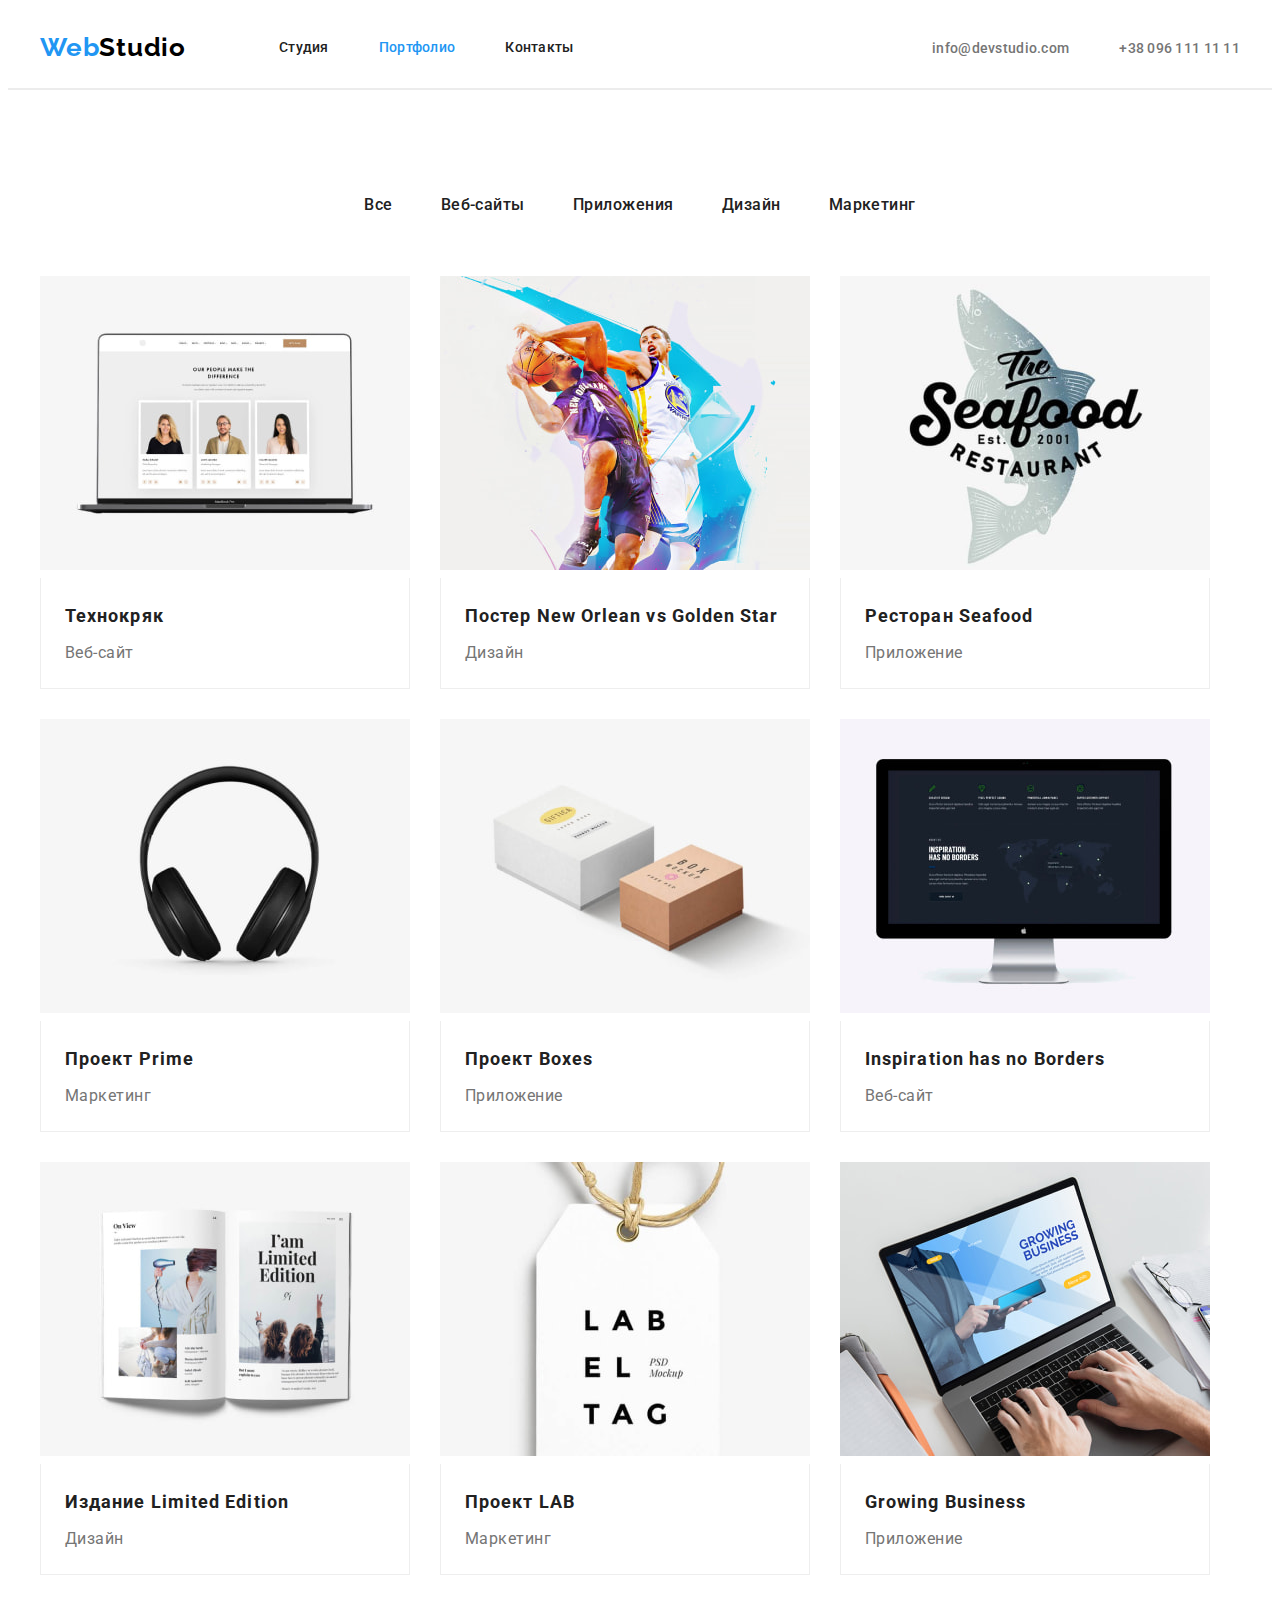
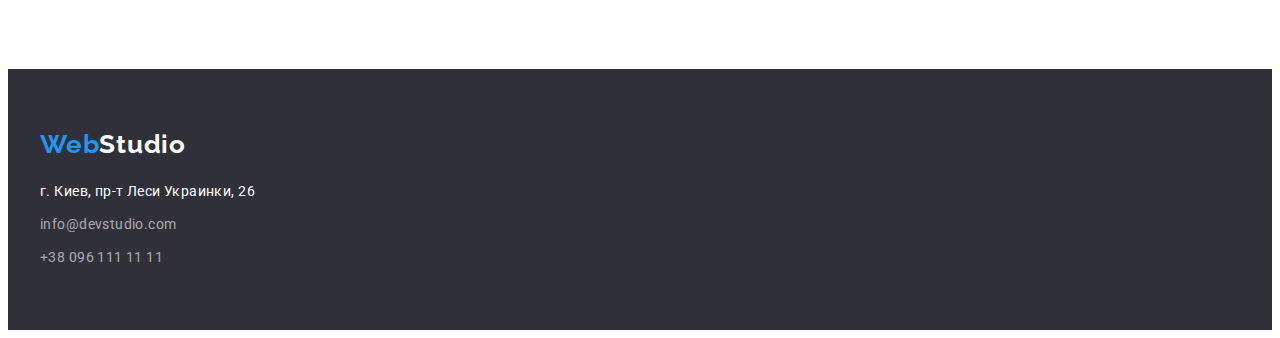
==== portfolio.html @ cd9d4236 "Initial commit" ====
<!DOCTYPE html>
<html lang="ru">

<head>
    <meta charset="UTF-8" />
    <meta http-equiv="X-UA-Compatible" content="IE=edge" />
    <meta name="viewport" content="width=device-width, initial-scale=1.0" />
    <title>portfolio</title>
    <link rel="preconnect" href="https://fonts.googleapis.com" />
    <link rel="preconnect" href="https://fonts.gstatic.com" crossorigin />
    <link
        href="https://fonts.googleapis.com/css2?family=Raleway:wght@700&family=Roboto:wght@400;500;700;900&display=swap"
        rel="stylesheet" />
    <link rel="stylesheet" href="https://cdnjs.cloudflare.com/ajax/libs/modern-normalize/1.1.0/modern-normalize.min.css"
        integrity="sha512-wpPYUAdjBVSE4KJnH1VR1HeZfpl1ub8YT/NKx4PuQ5NmX2tKuGu6U/JRp5y+Y8XG2tV+wKQpNHVUX03MfMFn9Q=="
        crossorigin="anonymous" referrerpolicy="no-referrer" />
    <link rel="stylesheet" href="./css/styles.css" />
</head>

<body>
    <!--шапка сайта-->
    <header class="header">

        <div class="container main-nav">

            <div class="nav">
                <nav class="navigation header-nav">
                    <a href="./index.html" class="header-logo" lang="en">
                        Web<span class="header-logo-part">Studio</span>
                    </a>

                    <ul class="site-nav list">
                        <li class="item"><a class="nav-link " href="./index.html">Студия</a></li>
                        <li class="item"><a class="nav-link curent" href="./portfolio.html">Портфолио</a></li>
                        <li class="item"><a class="nav-link" href="">Контакты</a></li>
                    </ul>
                </nav>
            </div>


            <div class="connect">
                <ul class="call list ">
                    <li class="item"><a class="call-link" href="mailto:info@devstudio.com">info@devstudio.com</a></li>
                    <li class="item"><a class="call-link" href="tel:+380961111111">+38 096 111 11 11</a></li>
                </ul>
            </div>
        </div>

    </header>
    <main>
        <!--кнопки-->
        <section class="button">
            <div class="container">
                <ul class="btn list">
                    <li><button class="btn-item" type="button">Все</button></li>
                    <li><button class="btn-item" type="button">Веб-сайты</button></li>
                    <li><button class="btn-item" type="button">Приложения</button></li>
                    <li><button class="btn-item" type="button">Дизайн</button></li>
                    <li><button class="btn-item" type="button">Маркетинг</button></li>
                </ul>
            </div>

            <div class="container ">

                <h1 hidden>Примеры работ</h1>

                <ul class="examples list">
                    <li class="item">
                        <a class="link" href="">
                            <img src="./images/portfolio/1.jpg" alt="Технокряк" width="370" height="294" />
                            <div class="projects">
                                <h2 class="examples-title">Технокряк</h2>
                                <p class="examples-text">Веб-сайт</p>
                            </div>
                        </a>
                    </li>
                    <li class="item">
                        <a class="link" href="">
                            <img src="./images/portfolio/2.jpg" alt="Постер New Orlean vs Golden Star" width="370"
                                height="294" />
                            <div class="projects">
                                <h2 class="examples-title">Постер New Orlean vs Golden Star</h2>
                                <p class="examples-text">Дизайн</p>
                            </div>
                        </a>
                    </li>
                    <li class="item">
                        <a class="link" href="">
                            <img src="./images/portfolio/3.jpg" alt="Ресторан Seafood" width="370" height="294" />
                            <div class="projects">
                                <h2 class="examples-title">Ресторан Seafood</h2>
                                <p class="examples-text">Приложение</p>
                            </div>
                        </a>
                    </li>
                    <li class="item">
                        <a class="link" href="">
                            <img src="./images/portfolio/4.jpg" alt="Проект Prime" width="370" height="294" />
                            <div class="projects">
                                <h2 class="examples-title">Проект Prime</h2>
                                <p class="examples-text">Маркетинг</p>
                            </div>
                        </a>
                    </li>
                    <li class="item">
                        <a class="link" href="">
                            <img src="./images/portfolio/5.jpg" alt="Проект Boxes" width="370" height="294" />
                            <div class="projects">
                                <h2 class="examples-title">Проект Boxes</h2>
                                <p class="examples-text">Приложение</p>
                            </div>
                        </a>
                    </li>
                    <li class="item">
                        <a class="link" href="">
                            <img src="./images/portfolio/6.jpg" alt="Inspiration has no Borders" width="370"
                                height="294" />
                            <div class="projects">
                                <h2 class="examples-title">Inspiration has no Borders</h2>
                                <p class="examples-text">Веб-сайт</p>
                            </div>
                        </a>
                    </li>
                    <li class="item">
                        <a class="link" href="">
                            <img src="./images/portfolio/7.jpg" alt="Издание Limited Edition" width="370"
                                height="294" />
                            <div class="projects">
                                <h2 class="examples-title">Издание Limited Edition</h2>
                                <p class="examples-text">Дизайн</p>
                            </div>
                        </a>
                    </li>
                    <li class="item">
                        <a class="link" href="">
                            <img src="./images/portfolio/8.jpg" alt="Проект LAB" width="370" height="294" />
                            <div class="projects">
                                <h2 class="examples-title">Проект LAB</h2>
                                <p class="examples-text">Маркетинг</p>
                            </div>
                        </a>
                    </li>
                    <li class="item">
                        <a class="link" href="">
                            <img src="./images/portfolio/9.jpg" alt="Growing Business" width="370" height="294" />
                            <div class="projects">
                                <h2 class="examples-title">Growing Business</h2>
                                <p class="examples-text">Приложение</p>
                            </div>
                        </a>
                    </li>
                </ul>
            </div>




        </section>
    </main>
    <!--подвал-->
    <footer class="footer">
        <div class="container"><a href="./index.html" class="footer-logo" lang="en">
                Web<span class="footer-logo-part">Studio</span></a>

            <address class="adds">
                <p class="place">г. Киев, пр-т Леси Украинки, 26</p>
                <br />
                <a class="footer-link" href="mailto:info@devstudio.com">info@devstudio.com</a><br />
                <a class="footer-link tel" href="tel:+380961111111">+38 096 111 11 11</a>
            </address>
        </div>
    </footer>
</body>

</html>
---- css/styles.css ----
/* первичный цвет текста  #757575*/
/* вторичный цвет текста #212121 */
/* цвета лого #000000; FFFFFF; #2196F3 */
/* цвет акцента #2196F3 */
/* белый #FFFFFF */
/* цвет фона #E5E5E5 */

:root {
  /* text-color */
  --title-color: #212121;
  --text-color: #757575;
  --accent-color: #2196f3;

  /* fonts  */
  --main-font: Roboto, sans-serif;
  --secondary-font: Raleway, sans-serif;
}
/* body */

body {
  background-color: #ffffff;
  color: var(--text-color);
  font-family: var(--main-font);
  font-size: 14px;
  line-height: 1.71;
  letter-spacing: 0.03em;
}

.container {
  width: 1200px;
  margin-left: auto;
  margin-right: auto;
  margin-top: 0;
  margin-bottom: 0;
  padding-right: 15px;
  padding-left: 15px;

  /* outline: solid 2px tomato; */
}

.list {
  list-style: none;
  margin-top: 0;
  margin-bottom: 0;
  padding: 0;
}

.link {
  display: block;
  text-decoration: none;
}
.ul {
  margin: 0;
  padding: 0;
}

.img {
  display: block;
  max-width: 100%;
  height: auto;
  margin: 0;
  padding: 0;
}

/* header */

.header {
  border-bottom: 2px solid #ececec;
}

/* logo */

.header-logo {
  display: flex;

  color: var(--accent-color);
  font-family: var(--secondary-font);
  font-weight: 700;
  font-size: 26px;
  line-height: 1.2;
  letter-spacing: 0.03em;
  text-decoration: none;
}

.header-logo-part {
  color: #000000;
}

/* main-nav */

.main-nav {
  display: flex;
  align-items: center;
  justify-content: space-between;
}

/* header-nav */

.header-nav {
  display: flex;
  align-items: center;
}

/* navigation */

.navigation {
  margin-top: 0;
  margin-bottom: 0;
}

.nav {
  display: flex;
}

.site-nav {
  display: flex;
  margin-left: 93px;
}

.site-nav .item:not(:last-child) {
  margin-right: 50px;
}
.nav-link {
  display: block;
  padding-top: 32px;
  padding-bottom: 32px;

  color: var(--title-color);
  font-weight: 500;
  font-size: 14px;
  line-height: 1.14;
  letter-spacing: 0.02em;
  text-decoration: none;
}

.nav-link:hover,
.nav-link:focus {
  color: var(--accent-color);
}

.nav-link.curent {
  color: var(--accent-color);
}

/* connect */
.connect {
  display: flex;
}

/* call */
.call {
  display: flex;

  justify-content: end;
}
.call .item + .item {
  margin-left: 50px;
}

.call-link {
  display: block;
  padding-top: 32px;
  padding-bottom: 32px;
  color: var(--text-color);
  font-weight: 500;
  font-size: 14px;
  line-height: 16px;
  letter-spacing: 0.02em;
  text-decoration: none;
}

.call-link:hover,
.call-link:focus {
  color: var(--accent-color);
}

/* team */

.team {
  display: flex;
}

.group {
  padding-top: 94px;
  padding-bottom: 94px;
  background-color: #f5f4fa;
}
.guys {
  padding-top: 30px;
  padding-bottom: 30px;
}

.team-title {
  color: var(--title-color);

  font-weight: 700;
  font-size: 36px;
  line-height: 1.16;
  text-align: center;
  letter-spacing: 0.03em;

  margin-top: 0;
  margin-bottom: 50px;
}

.team .item:not(:last-child) {
  margin-right: 30px;
}

.team-items {
  color: var(--title-color);

  font-weight: 500;
  font-size: 16px;
  line-height: 1.19;
  text-align: center;
  letter-spacing: 0.03em;

  margin-top: 0;
  margin-bottom: 10px;
}

.team-text {
  color: var(--text-color);

  font-weight: 400;
  font-size: 16px;
  line-height: 1.19;
  text-align: center;
  letter-spacing: 0.03em;

  margin-top: 0;
  margin-bottom: 0;
}

/* hero */

.hero {
  margin-top: 0;
  margin-bottom: 0;
  padding-top: 200px;
  padding-bottom: 200px;

  background-color: #2f303a;
}

.hero-title {
  color: #ffffff;
  background-color: #2f303a;
  margin-top: 0;
  margin-bottom: 30px;

  font-weight: 900;
  font-size: 44px;
  line-height: 1.36;
  text-align: center;
  letter-spacing: 0.06em;
  text-transform: uppercase;
}

.hero-button {
  color: #ffffff;
  background-color: var(--accent-color);

  font-family: "Roboto";
  font-style: normal;
  font-weight: 700;
  font-size: 16px;
  line-height: 1.88;
  display: flex;
  align-items: center;
  text-align: center;
  letter-spacing: 0.06em;
  cursor: pointer;
  margin-top: 0;
  margin-bottom: 0;
  margin-left: auto;
  margin-right: auto;

  border-radius: 4px;
  border-color: transparent;
  padding: 10px 32px;
  min-width: 200px;
}

/* footer */

.footer {
  margin-top: 0;
  margin-bottom: 0;
  padding-top: 60px;
  padding-bottom: 60px;

  background: #2f303a;
}

.footer-logo {
  display: inline-block;
  color: var(--accent-color);

  font-family: var(--secondary-font);
  font-weight: 700;
  font-size: 26px;
  line-height: 1.2;
  letter-spacing: 0.03em;
  text-decoration: none;
  margin-top: 0;
  margin-bottom: 20px;
}

.footer-logo-part {
  color: #ffffff;
}

.footer-link {
  display: inline-block;
  margin-top: 0;
  margin-bottom: 9px;
  color: rgba(255, 255, 255, 0.6);
  text-decoration: none;
}
.footer-link:hover,
.footer-link:focus {
  color: var(--accent-color);
}

/* qualities */

.qualities {
  margin-top: 0;
  margin-bottom: 0;
  padding-top: 94px;
  padding-bottom: 94px;
}

/* skills */

.skills {
  display: flex;
}

.skills .item {
  width: calc((100% -90px) / 4);
  margin-right: 30px;
}

.skills .item:last-child {
  margin-right: 0;
}

/* .skills .item:not(:last-child) {
  margin-right: 30px;
} */

.skills-title {
  margin-top: 0;
  margin-bottom: 10px;
  color: var(--title-color);

  font-weight: 700;
  font-size: 14px;
  line-height: 1.14;
  letter-spacing: 0.03em;
  text-transform: uppercase;
}

.skills-text {
  margin-top: 0;
  margin-bottom: 0;

  color: var(--text-color);

  font-size: 14px;
  line-height: 1.71;
  letter-spacing: 0.03em;
}

/* button */

.button {
  padding-top: 94px;
  padding-bottom: 94px;
}
.btn {
  display: flex;
  justify-content: center;
  margin-bottom: 50px;
}

.btn-item {
  color: var(--title-color);
  background-color: #ffffff;

  font-family: "Roboto";
  font-style: normal;
  font-weight: 500;
  font-size: 16px;
  line-height: 1.62;
  text-align: center;
  letter-spacing: 0.03em;
  cursor: pointer;

  border-radius: 4px;
  border-color: transparent;
  padding: 6px 22px;
}

.btn-item:hover,
.btn-item:focus {
  color: #ffffff;
  background-color: var(--accent-color);

  border-radius: 4px;
  border-color: transparent;
  padding: 6px 22px;
}

/* portfolio */

/* exemples */

.examples {
  display: flex;
  flex-wrap: wrap;
}

.examples .item {
  width: 370px;
  margin-right: 30px;
  margin-bottom: 30px;
}

.examples .item:nth-child(3n) {
  margin-right: 0;
}

.examples .item:nth-last-child(-n + 3) {
  margin-bottom: 0;
}

.examples-title {
  color: var(--title-color);
  font-weight: 700;
  font-size: 18px;
  line-height: 2;
  letter-spacing: 0.06em;

  margin-top: 0;
  margin-bottom: 4px;
}

.examples-text {
  color: var(--text-color);

  font-size: 16px;
  line-height: 1.88;
  letter-spacing: 0.03em;

  margin-top: 0;
  margin-bottom: 0;
}

/* projects */

.projects {
  padding: 20px 24px;

  border-left: 1px solid #eeeeee;
  border-right: 1px solid #eeeeee;
  border-bottom: 1px solid #eeeeee;
}

/* work */

.working {
  margin-top: 0;
  margin-bottom: 0;
  padding-bottom: 94px;
}

.work {
  display: flex;
}

.work .item:not(:last-child) {
  margin-right: 30px;
}

.work-title {
  margin-top: 0;
  margin-bottom: 50px;

  color: var(--title-color);

  font-weight: 700;
  font-size: 36px;
  line-height: 1.16;
  text-align: center;
  letter-spacing: 0.03em;
}

/* address */

.place {
  display: inline-block;
  margin-top: 0;
  margin-bottom: 9px;
  color: #ffffff;
}

.adds {
  margin: 0;
  padding: 0;
  font-style: inherit;
}
.tel {
  margin-top: 0;
  margin-bottom: 0;
}
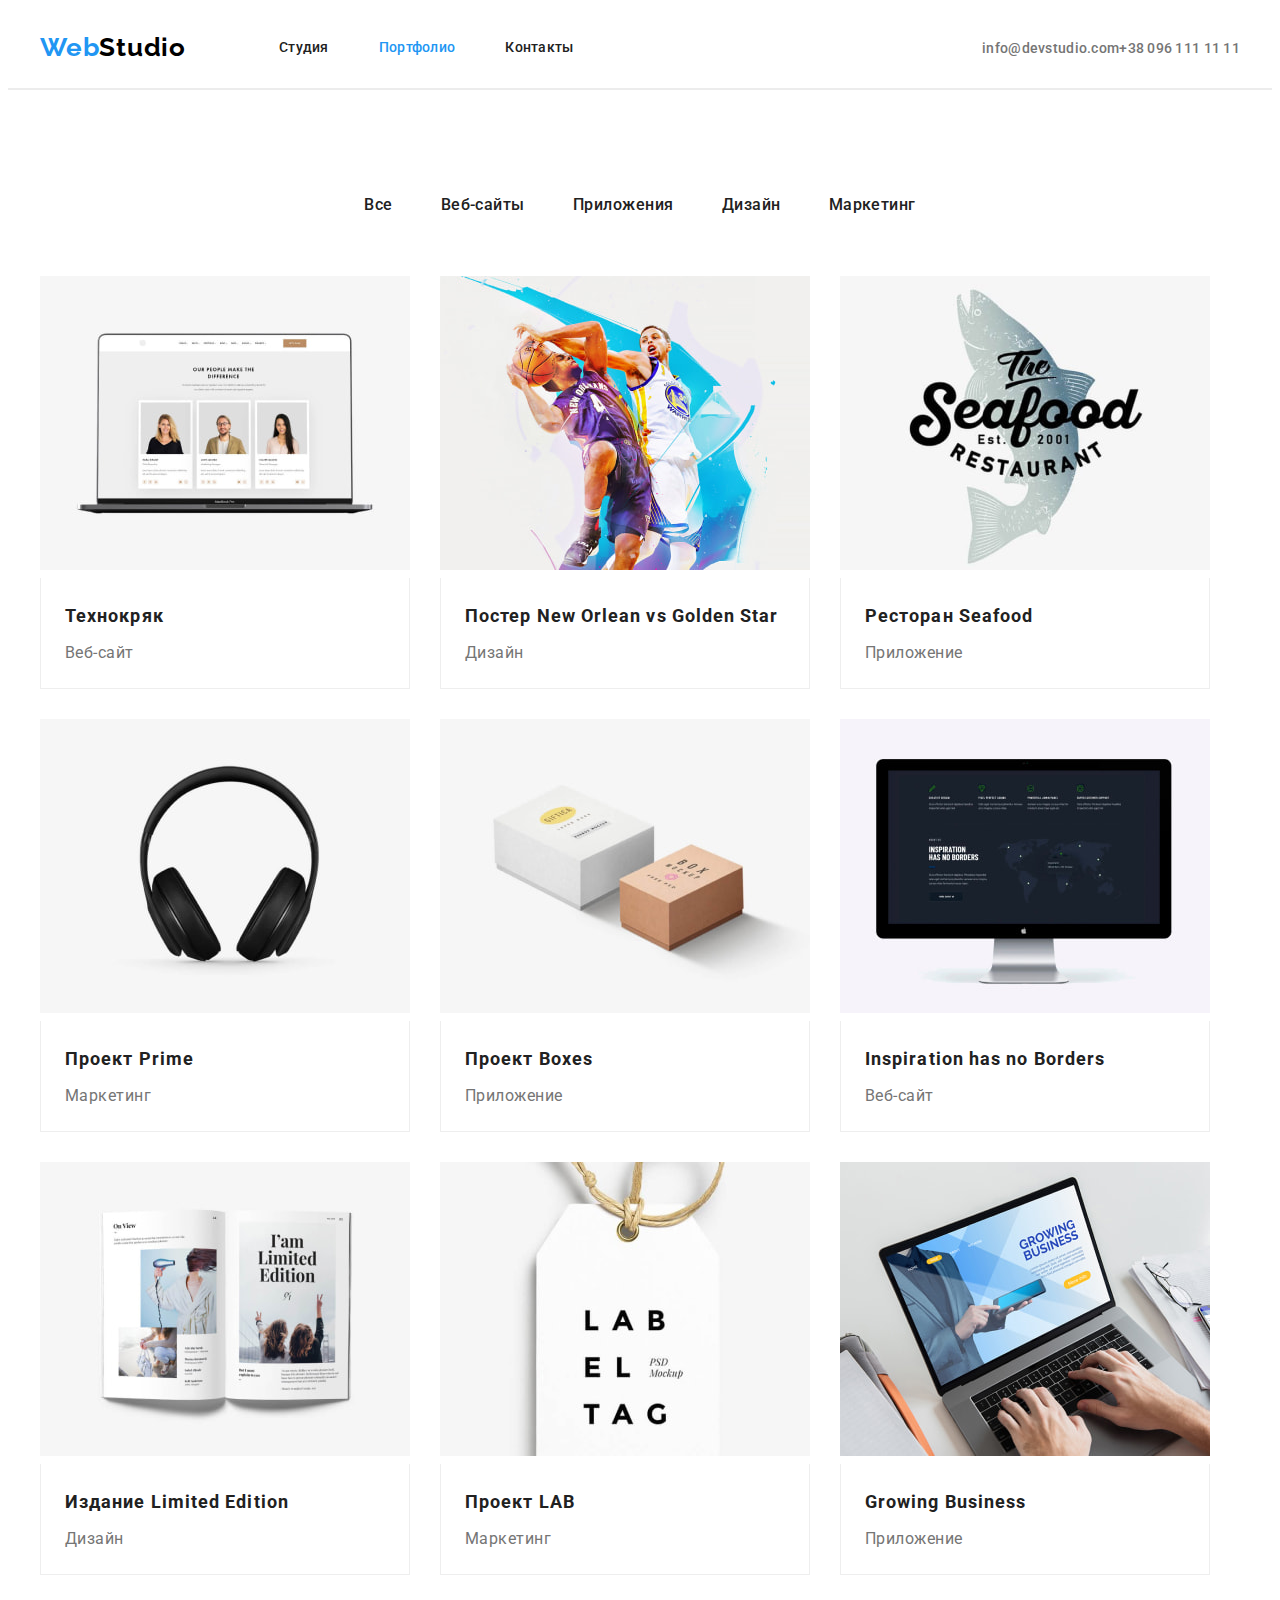
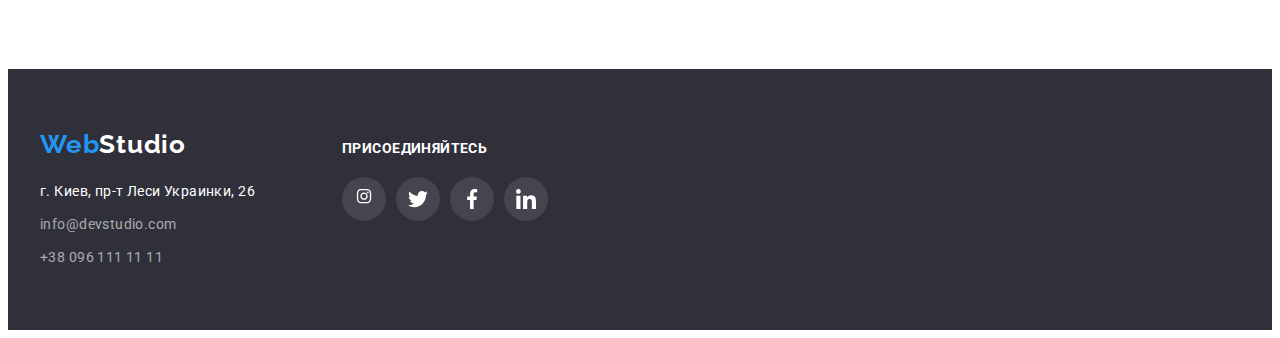
==== commit 88a10c9f: "insta..." ====
--- a/portfolio.html
+++ b/portfolio.html
@@ -159,15 +159,64 @@
     </main>
     <!--подвал-->
     <footer class="footer">
-        <div class="container"><a href="./index.html" class="footer-logo" lang="en">
-                Web<span class="footer-logo-part">Studio</span></a>
-
-            <address class="adds">
-                <p class="place">г. Киев, пр-т Леси Украинки, 26</p>
-                <br />
-                <a class="footer-link" href="mailto:info@devstudio.com">info@devstudio.com</a><br />
-                <a class="footer-link tel" href="tel:+380961111111">+38 096 111 11 11</a>
-            </address>
+        <div class="container">
+
+            <div class="bottom">
+                <div class="box">
+
+                    <a href="./index.html" class="footer-logo" lang="en">
+                        Web<span class="footer-logo-part">Studio</span></a>
+
+                    <address class="adds">
+                        <p class="place">г. Киев, пр-т Леси Украинки, 26</p>
+                        <br />
+                        <a class="footer-link" href="mailto:info@devstudio.com">info@devstudio.com</a><br />
+                        <a class="footer-link tel" href="tel:+380961111111">+38 096 111 11 11</a>
+                    </address>
+                </div>
+
+
+                <div class="join">
+                    <h3 class="join-title">присоединяйтесь</h3>
+
+                    <ul class="join-list list">
+                        <li class="join-item">
+                            <a class="join-link link" href="" target="_blank" rel="noopener noreferrer"
+                                aria-label="иконка Instagram">
+                                <svg class="join-icon" width="20" height="20">
+                                    <use href="./images/svg/sprite.svg#icon-instagram"></use>
+                                </svg>
+                            </a>
+                        </li>
+                        <li class="join-item">
+                            <a class="join-link link" href="" target="_blank" rel="noopener noreferrer"
+                                aria-label="иконка Twitter">
+                                <svg class="join-icon" width="20" height="20">
+                                    <use href="./images/svg/sprite.svg#icon-twitter"></use>
+                                </svg>
+                            </a>
+                        </li>
+                        <li class="join-item">
+                            <a class="join-link link" href="" target="_blank" rel="noopener noreferrer"
+                                aria-label="иконка Facebook">
+                                <svg class="join-icon" width="20" height="20">
+                                    <use href="./images/svg/sprite.svg#icon-facebook"></use>
+                                </svg>
+                            </a>
+                        </li>
+                        <li class="join-item">
+                            <a class="join-link link" href="" target="_blank" rel="noopener noreferrer"
+                                aria-label="иконка Linkedin">
+                                <svg class="join-icon" width="20" height="20">
+                                    <use href="./images/svg/sprite.svg#icon-linkedin"></use>
+                                </svg>
+                            </a>
+                        </li>
+
+                    </ul>
+
+                </div>
+            </div>
         </div>
     </footer>
 </body>
--- a/css/styles.css
+++ b/css/styles.css
@@ -34,8 +34,6 @@
   margin-bottom: 0;
   padding-right: 15px;
   padding-left: 15px;
-
-  /* outline: solid 2px tomato; */
 }
 
 .list {
@@ -150,10 +148,15 @@
 /* call */
 .call {
   display: flex;
-
   justify-content: end;
 }
-.call .item + .item {
+
+/* .call-item .envelope ::before {
+  display: block;
+  content: "";
+} */
+
+.call .call-item + .call-item {
   margin-left: 50px;
 }
 
@@ -246,7 +249,7 @@
 
 .hero-title {
   color: #ffffff;
-  background-color: #2f303a;
+
   margin-top: 0;
   margin-bottom: 30px;
 
@@ -283,6 +286,24 @@
   min-width: 200px;
 }
 
+.overlay {
+  max-width: 1600px;
+  height: 600px;
+  margin-left: auto;
+  margin-right: auto;
+
+  background-color: #c4c4c4;
+  background-image: linear-gradient(
+      to right,
+      rgba(47, 48, 58, 0.4),
+      rgba(47, 48, 58, 0.4)
+    ),
+    url(../images/hero/Img-hero.jpg);
+  background-repeat: no-repeat;
+  background-size: cover;
+  background-position: center;
+}
+
 /* footer */
 
 .footer {
@@ -306,6 +327,7 @@
   text-decoration: none;
   margin-top: 0;
   margin-bottom: 20px;
+  margin-right: 156px;
 }
 
 .footer-logo-part {
@@ -346,6 +368,31 @@
 
 .skills .item:last-child {
   margin-right: 0;
+}
+
+.skills .item::before {
+  display: block;
+  content: " ";
+  height: 120px;
+
+  background-color: #f5f4fa;
+  background-repeat: no-repeat;
+  background-position: center;
+
+  border-radius: 4px;
+}
+
+.icon-antenna::before {
+  background-image: url(../images/svg/antenna.svg);
+}
+.icon-clock::before {
+  background-image: url(../images/svg/clock.svg);
+}
+.icon-diagram::before {
+  background-image: url(../images/svg/diagram.svg);
+}
+.icon-astronaut::before {
+  background-image: url(../images/svg/astronaut.svg);
 }
 
 /* .skills .item:not(:last-child) {
@@ -517,3 +564,93 @@
   margin-top: 0;
   margin-bottom: 0;
 }
+
+.visually-hidden {
+  position: absolute;
+  white-space: nowrap;
+  width: 1px;
+  height: 1px;
+  overflow: hidden;
+  border: 0;
+  padding: 0;
+  clip: rect(0 0 0 0);
+  clip-path: inset(50%);
+  margin: -1px;
+}
+
+.join {
+  justify-content: center;
+}
+
+.join-title {
+  font-family: var(--main-font);
+  font-weight: 700;
+  font-size: 14px;
+  line-height: 1.14;
+  letter-spacing: 0.03em;
+  text-transform: uppercase;
+  margin-top: 0;
+  margin-bottom: 20px;
+
+  color: #ffffff;
+}
+
+.join-item:not(:last-child) {
+  margin-right: 10px;
+}
+
+.join-list {
+  display: flex;
+  justify-content: center;
+  align-items: center;
+}
+
+.join-link {
+  display: flex;
+  justify-content: center;
+  align-items: center;
+  width: 44px;
+  height: 44px;
+  background-color: rgba(255, 255, 255, 0.1);
+  border-radius: 50%;
+}
+.join-link:hover,
+.join-link:focus {
+  background-color: var(--accent-color);
+}
+
+.join-icon {
+  fill: #ffffff;
+}
+
+.bottom {
+  display: flex;
+  align-items: baseline;
+}
+
+.social {
+  display: flex;
+  justify-content: center;
+  align-items: center;
+}
+
+.social-link {
+  display: flex;
+  justify-content: center;
+  align-items: center;
+  width: 44px;
+  height: 44px;
+  background-color: #ffffff;
+  border-radius: 50%;
+}
+.social-link:hover,
+.social-link:focus {
+  background-color: var(--accent-color);
+}
+.social-icon {
+  fill: #afb1b8;
+}
+.social-link:hover .social-icon,
+.social-link:focus .social-icon {
+  fill: #ffffff;
+}
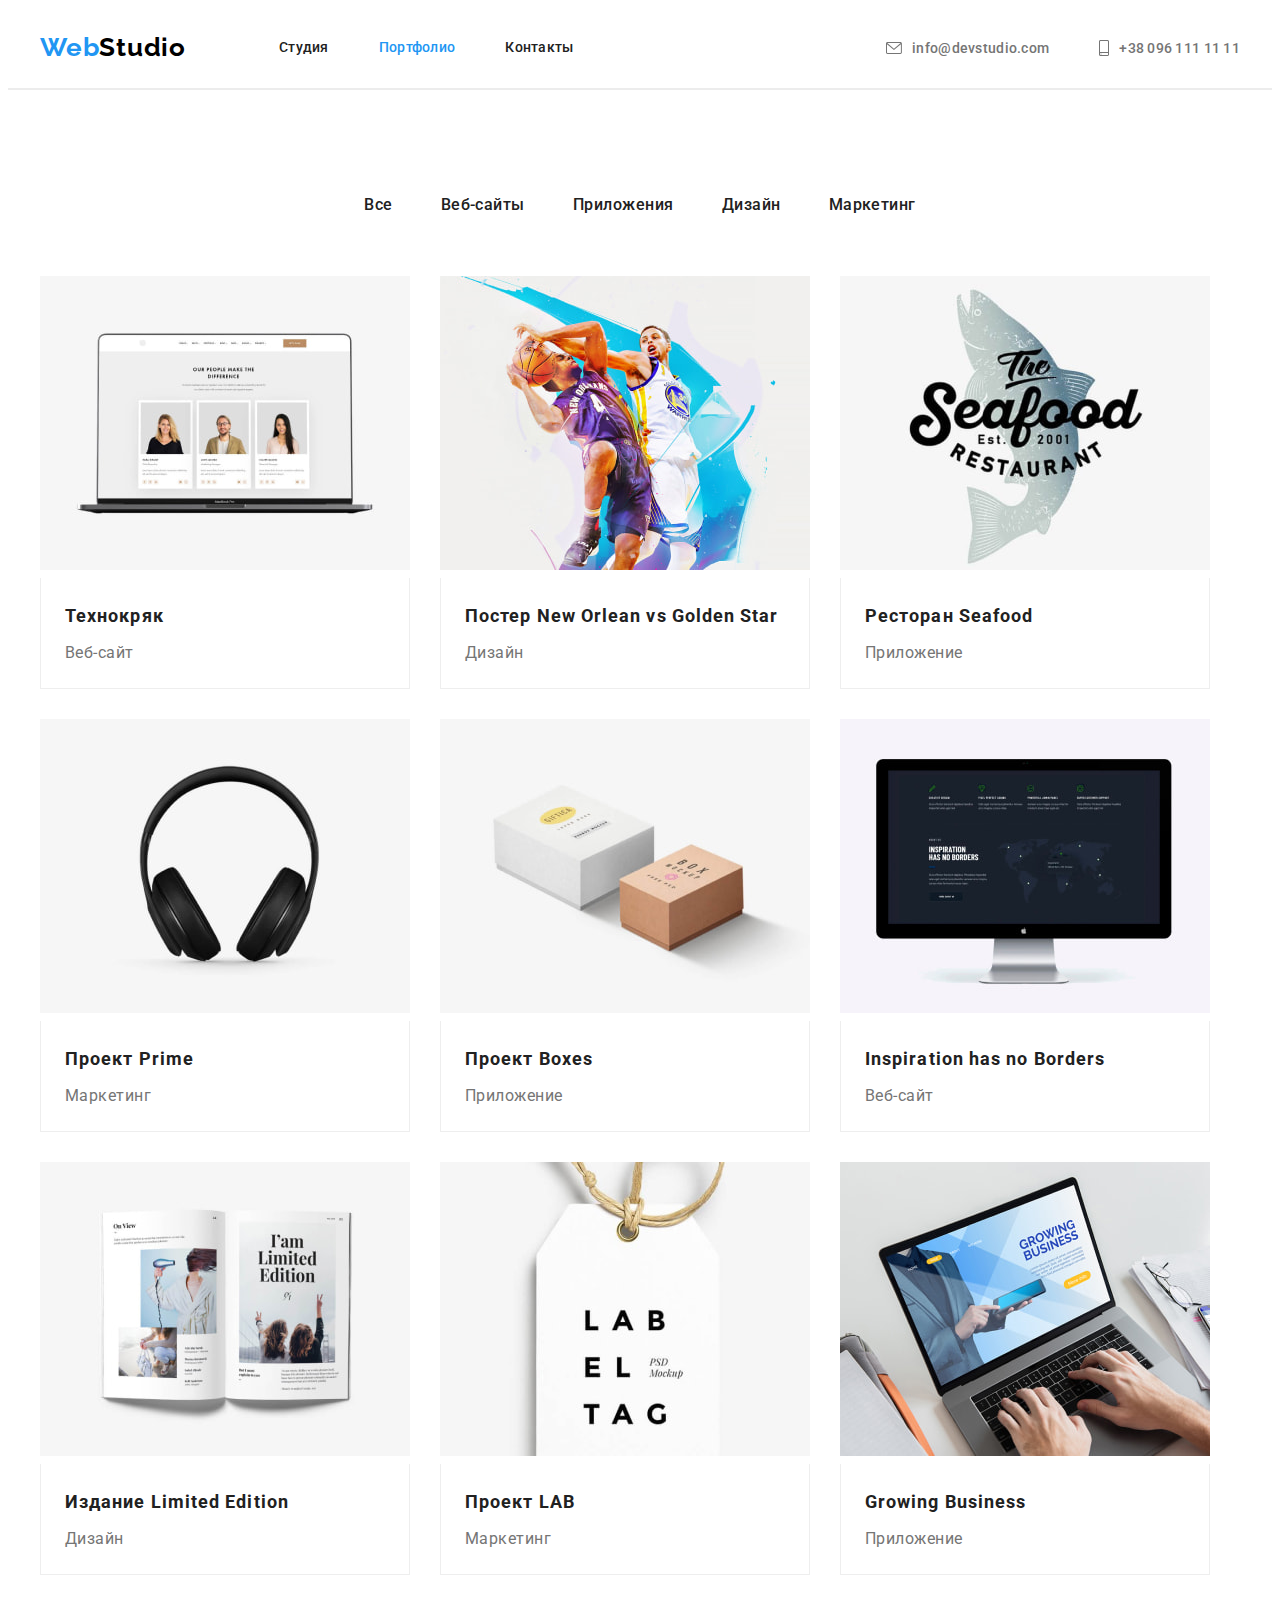
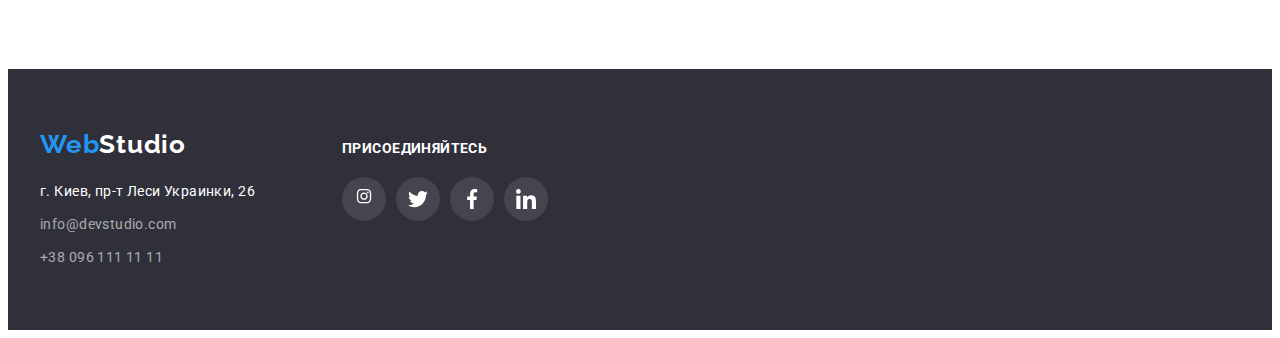
==== commit 9c9e7131: "trial-hw-four" ====
--- a/portfolio.html
+++ b/portfolio.html
@@ -40,8 +40,15 @@
 
             <div class="connect">
                 <ul class="call list ">
-                    <li class="item"><a class="call-link" href="mailto:info@devstudio.com">info@devstudio.com</a></li>
-                    <li class="item"><a class="call-link" href="tel:+380961111111">+38 096 111 11 11</a></li>
+                    <li class="call-item mail"><a class="call-link" href="mailto:info@devstudio.com">
+                            <svg class="envelope" width="16" height="12">
+                                <use href="./images/svg/sprite.svg#icon-envelope"></use>
+                            </svg>info@devstudio.com
+                        </a></li>
+                    <li class="call-item phone"><a class="call-link" href="tel:+380961111111">
+                            <svg class="smartphone" width="10" height="16">
+                                <use href="./images/svg/sprite.svg#icon-smartphone"></use>
+                            </svg>+38 096 111 11 11</a></li>
                 </ul>
             </div>
         </div>
--- a/css/styles.css
+++ b/css/styles.css
@@ -34,6 +34,8 @@
   margin-bottom: 0;
   padding-right: 15px;
   padding-left: 15px;
+
+  /* outline: 1px solid red; */
 }
 
 .list {
@@ -151,17 +153,12 @@
   justify-content: end;
 }
 
-/* .call-item .envelope ::before {
-  display: block;
-  content: "";
-} */
-
 .call .call-item + .call-item {
   margin-left: 50px;
 }
 
 .call-link {
-  display: block;
+  display: flex;
   padding-top: 32px;
   padding-bottom: 32px;
   color: var(--text-color);
@@ -170,11 +167,23 @@
   line-height: 16px;
   letter-spacing: 0.02em;
   text-decoration: none;
+
+  align-items: center;
 }
 
 .call-link:hover,
 .call-link:focus {
   color: var(--accent-color);
+}
+
+.envelope {
+  fill: currentColor;
+  margin-right: 10px;
+}
+
+.smartphone {
+  fill: currentColor;
+  margin-right: 10px;
 }
 
 /* team */
@@ -204,6 +213,12 @@
 
   margin-top: 0;
   margin-bottom: 50px;
+}
+
+.team .item {
+  box-shadow: 0px 1px 3px rgba(0, 0, 0, 0.12), 0px 1px 1px rgba(0, 0, 0, 0.14),
+    0px 2px 1px rgba(0, 0, 0, 0.2);
+  border-radius: 0px 0px 4px 4px;
 }
 
 .team .item:not(:last-child) {
@@ -395,10 +410,6 @@
   background-image: url(../images/svg/astronaut.svg);
 }
 
-/* .skills .item:not(:last-child) {
-  margin-right: 30px;
-} */
-
 .skills-title {
   margin-top: 0;
   margin-bottom: 10px;
@@ -457,9 +468,9 @@
   color: #ffffff;
   background-color: var(--accent-color);
 
+  box-shadow: 0px 3px 1px rgba(0, 0, 0, 0.1), 0px 1px 2px rgba(0, 0, 0, 0.08),
+    0px 2px 2px rgba(0, 0, 0, 0.12);
   border-radius: 4px;
-  border-color: transparent;
-  padding: 6px 22px;
 }
 
 /* portfolio */
@@ -505,6 +516,14 @@
 
   margin-top: 0;
   margin-bottom: 0;
+}
+
+.examples .link:hover,
+.examples .link:focus {
+  background: #ffffff;
+  border: 1px solid #eeeeee;
+  box-shadow: 0px 1px 1px rgba(0, 0, 0, 0.12), 0px 4px 4px rgba(0, 0, 0, 0.06),
+    1px 4px 6px rgba(0, 0, 0, 0.16);
 }
 
 /* projects */
@@ -654,3 +673,58 @@
 .social-link:focus .social-icon {
   fill: #ffffff;
 }
+
+/* clients */
+
+.regular-clients {
+  padding-top: 94px;
+  padding-bottom: 94px;
+}
+
+.client {
+  fill: #afb1b8;
+}
+
+.clients-title {
+  font-family: var(--title-color);
+
+  font-weight: 700;
+  font-size: 36px;
+  line-height: 1.16;
+  text-align: center;
+  letter-spacing: 0.03em;
+  margin-top: 0;
+  margin-bottom: 50px;
+
+  color: #212121;
+}
+
+.clients-list {
+  display: flex;
+  justify-content: center;
+  align-items: center;
+}
+
+.clients-item:not(:last-child) {
+  margin-right: 30px;
+}
+
+.clients-item {
+  display: flex;
+  justify-content: center;
+  align-items: center;
+  width: 170px;
+  height: 92px;
+  margin-top: 0;
+  margin-bottom: 0;
+  border: 1px solid #afb1b8;
+  border-radius: 4px;
+}
+
+.clients-item:hover {
+  border-color: var(--accent-color);
+}
+
+.clients-item:hover .client {
+  fill: var(--accent-color);
+}
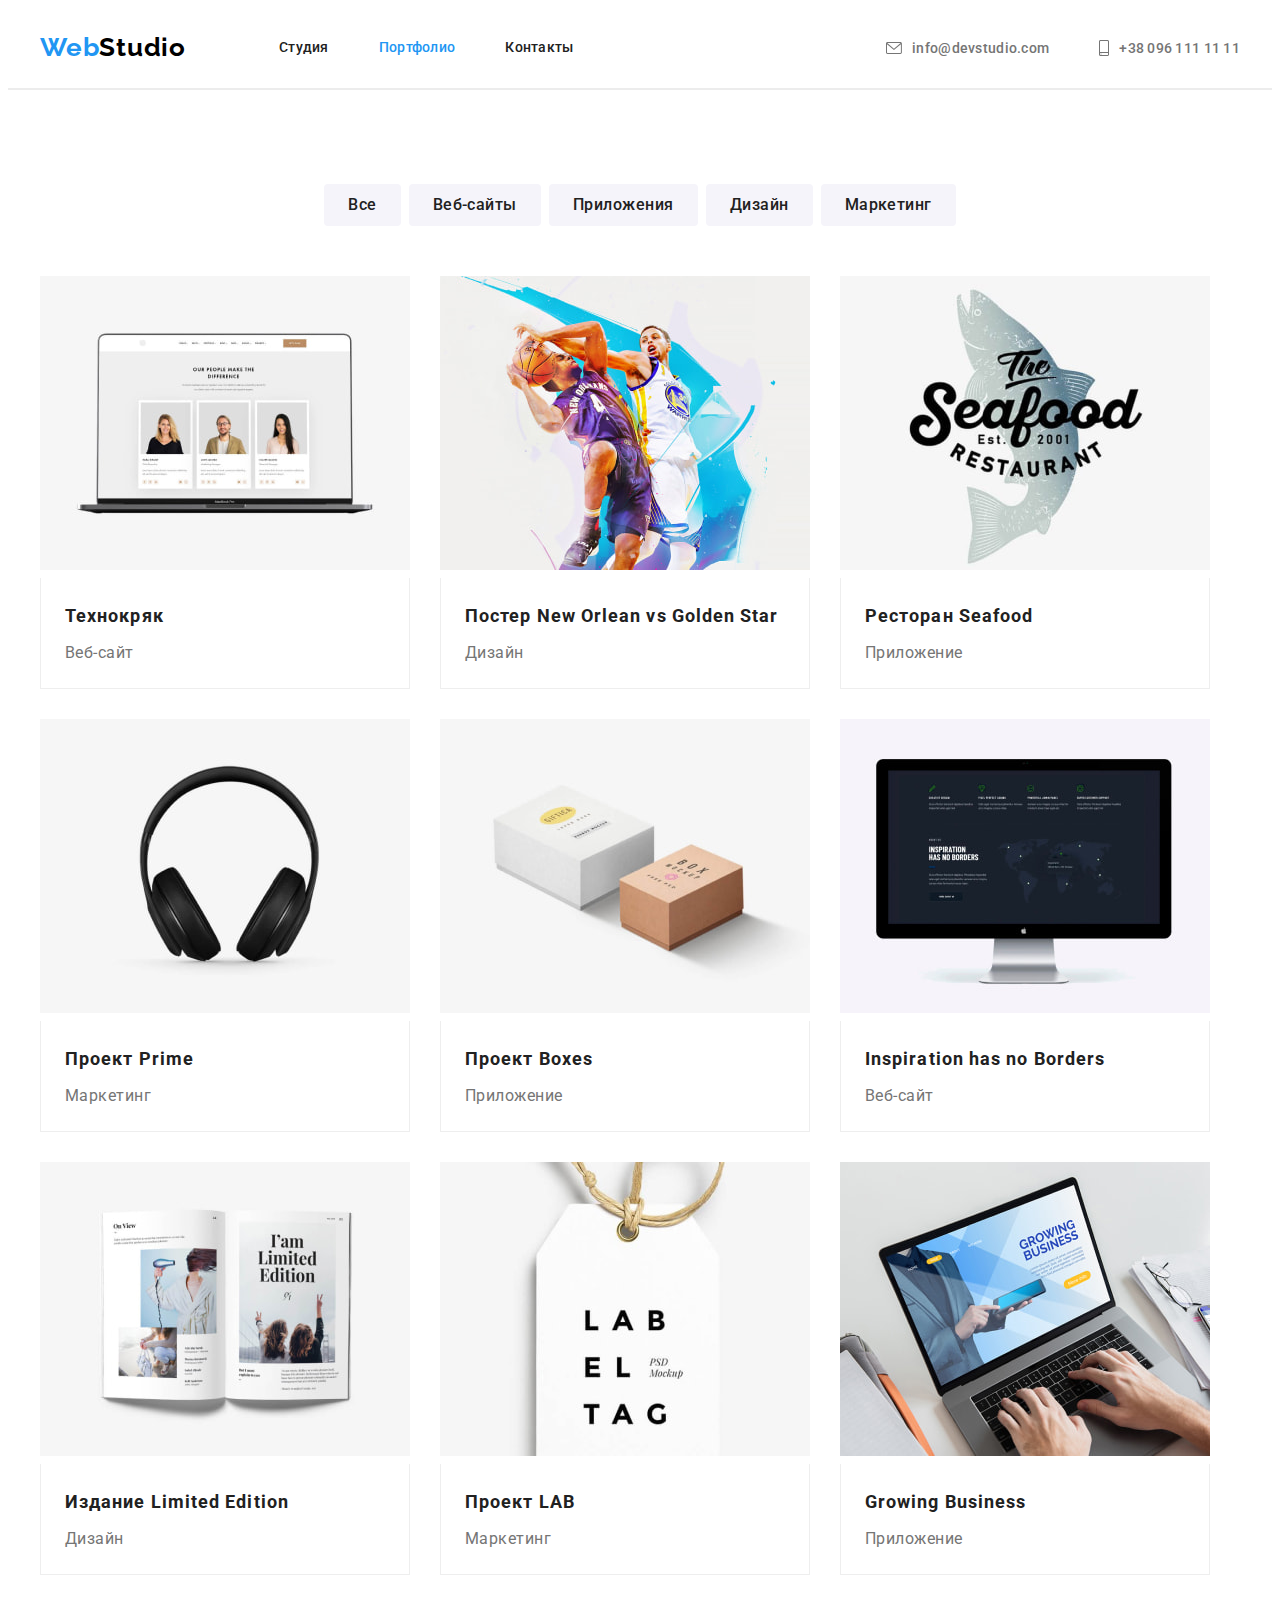
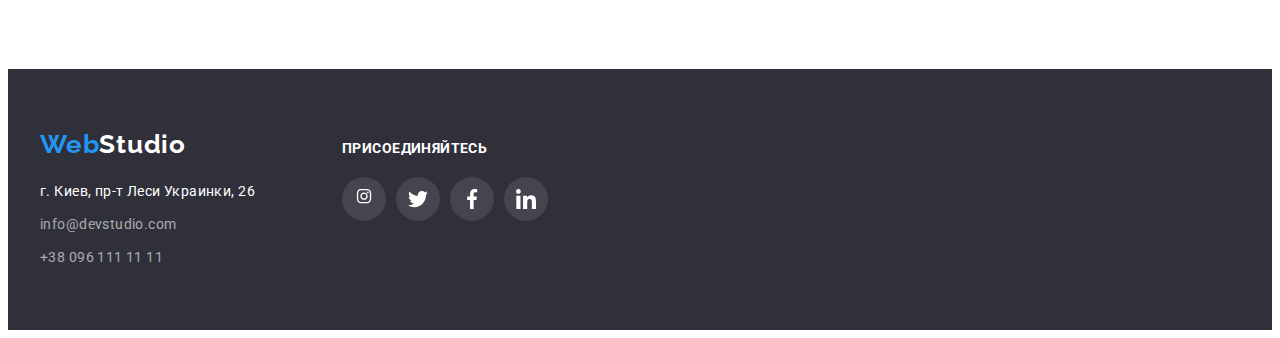
==== commit daed9dcc: "margin" ====
--- a/portfolio.html
+++ b/portfolio.html
@@ -58,12 +58,12 @@
         <!--кнопки-->
         <section class="button">
             <div class="container">
-                <ul class="btn list">
-                    <li><button class="btn-item" type="button">Все</button></li>
-                    <li><button class="btn-item" type="button">Веб-сайты</button></li>
-                    <li><button class="btn-item" type="button">Приложения</button></li>
-                    <li><button class="btn-item" type="button">Дизайн</button></li>
-                    <li><button class="btn-item" type="button">Маркетинг</button></li>
+                <ul class="btn-list list">
+                    <li class="btn"><button class="btn-item" type="button">Все</button></li>
+                    <li class="btn"><button class="btn-item" type="button">Веб-сайты</button></li>
+                    <li class="btn"><button class="btn-item" type="button">Приложения</button></li>
+                    <li class="btn"><button class="btn-item" type="button">Дизайн</button></li>
+                    <li class="btn"><button class="btn-item" type="button">Маркетинг</button></li>
                 </ul>
             </div>
 
--- a/css/styles.css
+++ b/css/styles.css
@@ -219,6 +219,7 @@
   box-shadow: 0px 1px 3px rgba(0, 0, 0, 0.12), 0px 1px 1px rgba(0, 0, 0, 0.14),
     0px 2px 1px rgba(0, 0, 0, 0.2);
   border-radius: 0px 0px 4px 4px;
+  background-color: #ffffff;
 }
 
 .team .item:not(:last-child) {
@@ -248,7 +249,7 @@
   letter-spacing: 0.03em;
 
   margin-top: 0;
-  margin-bottom: 0;
+  margin-bottom: 16px;
 }
 
 /* hero */
@@ -411,7 +412,7 @@
 }
 
 .skills-title {
-  margin-top: 0;
+  margin-top: 30px;
   margin-bottom: 10px;
   color: var(--title-color);
 
@@ -439,18 +440,21 @@
   padding-top: 94px;
   padding-bottom: 94px;
 }
-.btn {
+.btn-list {
   display: flex;
   justify-content: center;
   margin-bottom: 50px;
 }
 
+.btn:not(:last-child) {
+  margin-right: 8px;
+}
+
 .btn-item {
   color: var(--title-color);
-  background-color: #ffffff;
+  background: #f5f4fa;
 
   font-family: "Roboto";
-  font-style: normal;
   font-weight: 500;
   font-size: 16px;
   line-height: 1.62;
@@ -461,7 +465,13 @@
   border-radius: 4px;
   border-color: transparent;
   padding: 6px 22px;
-}
+
+  /* margin-right: 20px; */
+}
+
+/* .btn-item:not(:last-child) {
+  margin-right: 8px;
+} */
 
 .btn-item:hover,
 .btn-item:focus {
@@ -520,8 +530,6 @@
 
 .examples .link:hover,
 .examples .link:focus {
-  background: #ffffff;
-  border: 1px solid #eeeeee;
   box-shadow: 0px 1px 1px rgba(0, 0, 0, 0.12), 0px 4px 4px rgba(0, 0, 0, 0.06),
     1px 4px 6px rgba(0, 0, 0, 0.16);
 }
@@ -652,13 +660,21 @@
   justify-content: center;
   align-items: center;
 }
-
-.social-link {
-  display: flex;
-  justify-content: center;
-  align-items: center;
+.social-item:not(:last-child) {
+  margin-right: 10px;
+}
+
+.social-item {
   width: 44px;
   height: 44px;
+}
+
+.social-link {
+  display: flex;
+  justify-content: center;
+  align-items: center;
+  width: 100%;
+  height: 100%;
   background-color: #ffffff;
   border-radius: 50%;
 }
@@ -681,7 +697,7 @@
   padding-bottom: 94px;
 }
 
-.client {
+.clients-icon {
   fill: #afb1b8;
 }
 
@@ -709,22 +725,27 @@
   margin-right: 30px;
 }
 
-.clients-item {
+.clients-link {
   display: flex;
   justify-content: center;
   align-items: center;
+
   width: 170px;
   height: 92px;
-  margin-top: 0;
-  margin-bottom: 0;
+
+  margin-top: 0;
+  margin-bottom: 0;
+
   border: 1px solid #afb1b8;
   border-radius: 4px;
 }
 
-.clients-item:hover {
+.clients-link:hover,
+.clients-link:focus {
   border-color: var(--accent-color);
 }
 
-.clients-item:hover .client {
+.clients-link:hover .clients-icon,
+.clients-link:focus .clients-icon {
   fill: var(--accent-color);
 }
